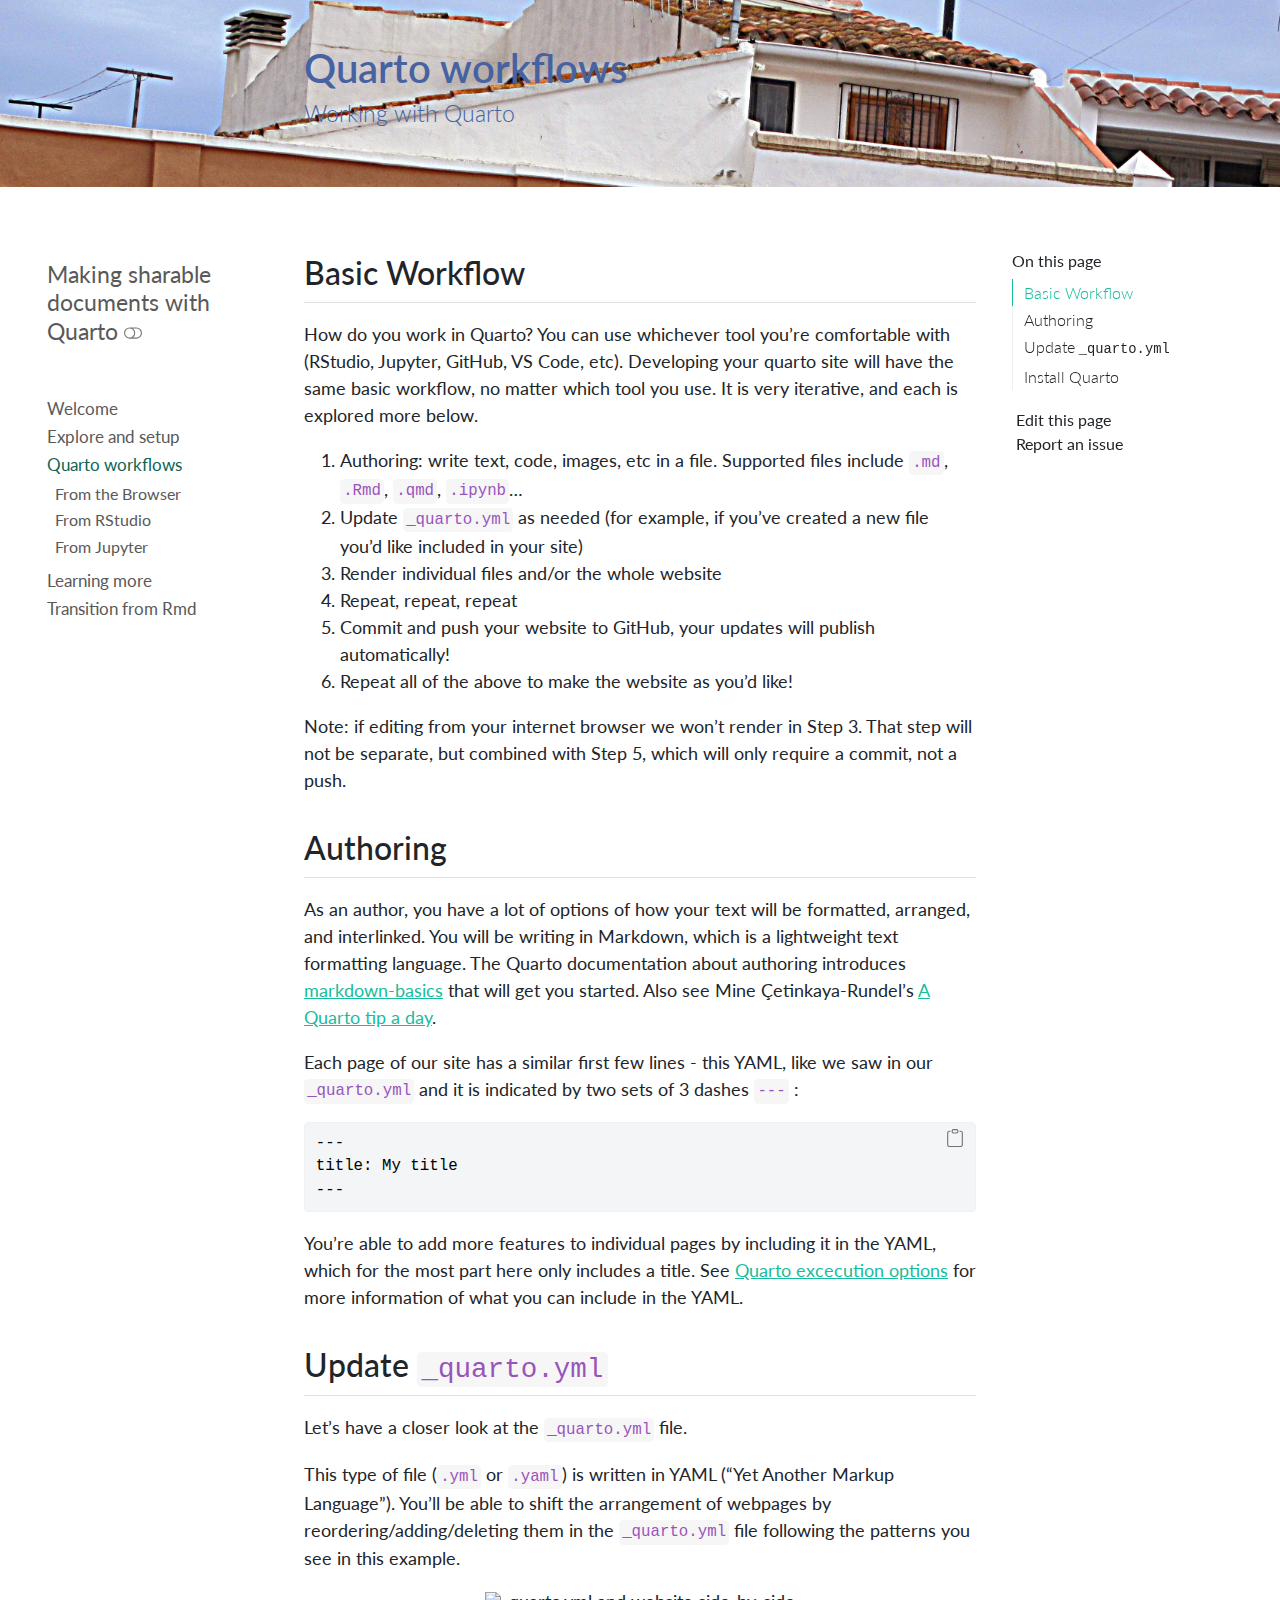
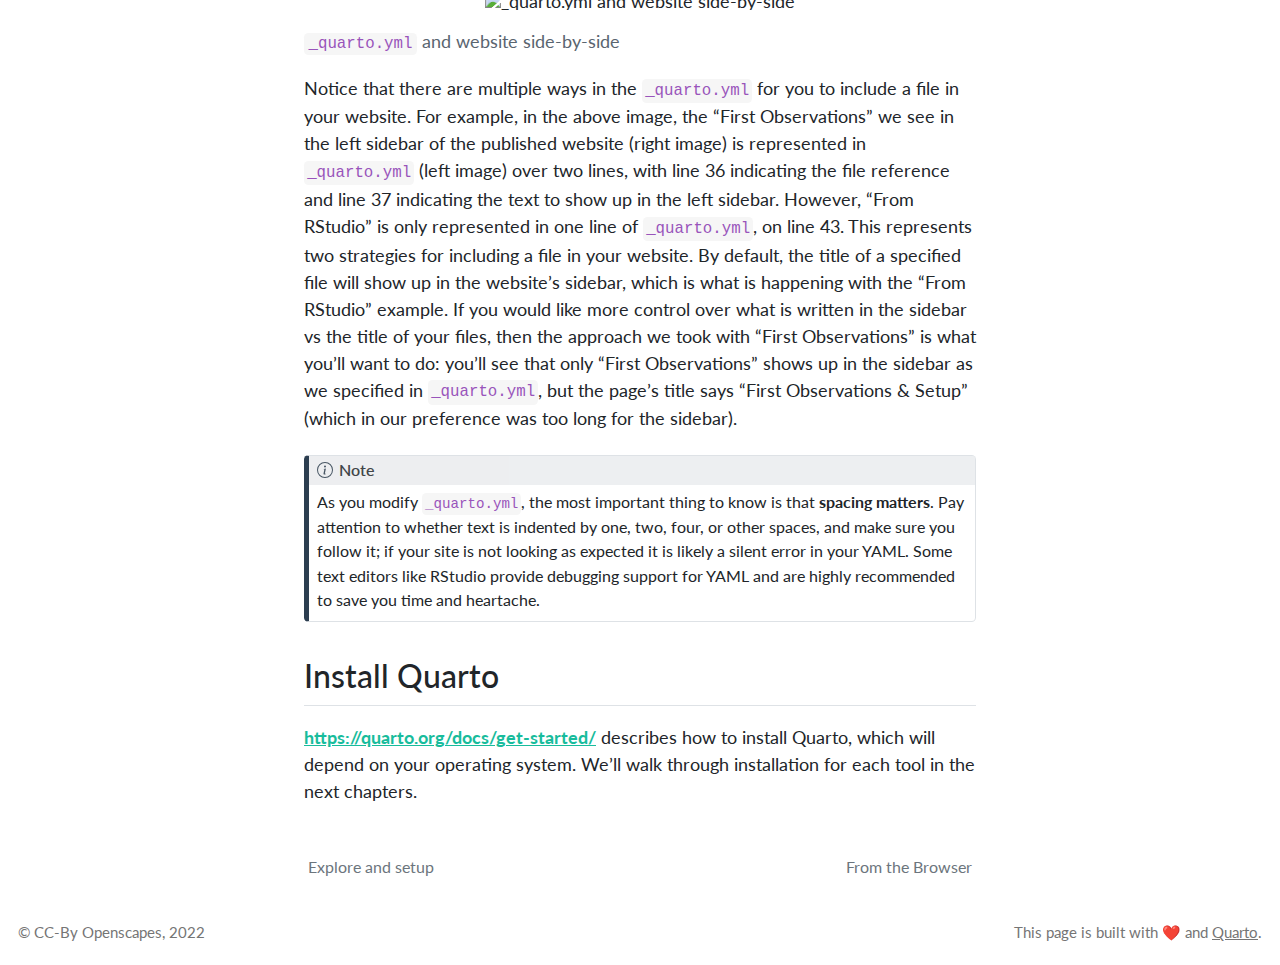
==== quarto-workflows/index.html @ ab27c514 "Built site for gh-pages" ====
<!DOCTYPE html>
<html xmlns="http://www.w3.org/1999/xhtml" lang="en" xml:lang="en"><head>

<meta charset="utf-8">
<meta name="generator" content="quarto-1.1.149">

<meta name="viewport" content="width=device-width, initial-scale=1.0, user-scalable=yes">


<title>Making sharable documents with Quarto - Quarto workflows</title>
<style>
code{white-space: pre-wrap;}
span.smallcaps{font-variant: small-caps;}
div.columns{display: flex; gap: min(4vw, 1.5em);}
div.column{flex: auto; overflow-x: auto;}
div.hanging-indent{margin-left: 1.5em; text-indent: -1.5em;}
ul.task-list{list-style: none;}
ul.task-list li input[type="checkbox"] {
  width: 0.8em;
  margin: 0 0.8em 0.2em -1.6em;
  vertical-align: middle;
}
pre > code.sourceCode { white-space: pre; position: relative; }
pre > code.sourceCode > span { display: inline-block; line-height: 1.25; }
pre > code.sourceCode > span:empty { height: 1.2em; }
.sourceCode { overflow: visible; }
code.sourceCode > span { color: inherit; text-decoration: inherit; }
div.sourceCode { margin: 1em 0; }
pre.sourceCode { margin: 0; }
@media screen {
div.sourceCode { overflow: auto; }
}
@media print {
pre > code.sourceCode { white-space: pre-wrap; }
pre > code.sourceCode > span { text-indent: -5em; padding-left: 5em; }
}
pre.numberSource code
  { counter-reset: source-line 0; }
pre.numberSource code > span
  { position: relative; left: -4em; counter-increment: source-line; }
pre.numberSource code > span > a:first-child::before
  { content: counter(source-line);
    position: relative; left: -1em; text-align: right; vertical-align: baseline;
    border: none; display: inline-block;
    -webkit-touch-callout: none; -webkit-user-select: none;
    -khtml-user-select: none; -moz-user-select: none;
    -ms-user-select: none; user-select: none;
    padding: 0 4px; width: 4em;
    color: #aaaaaa;
  }
pre.numberSource { margin-left: 3em; border-left: 1px solid #aaaaaa;  padding-left: 4px; }
div.sourceCode
  {   }
@media screen {
pre > code.sourceCode > span > a:first-child::before { text-decoration: underline; }
}
code span.al { color: #ff0000; font-weight: bold; } /* Alert */
code span.an { color: #60a0b0; font-weight: bold; font-style: italic; } /* Annotation */
code span.at { color: #7d9029; } /* Attribute */
code span.bn { color: #40a070; } /* BaseN */
code span.bu { color: #008000; } /* BuiltIn */
code span.cf { color: #007020; font-weight: bold; } /* ControlFlow */
code span.ch { color: #4070a0; } /* Char */
code span.cn { color: #880000; } /* Constant */
code span.co { color: #60a0b0; font-style: italic; } /* Comment */
code span.cv { color: #60a0b0; font-weight: bold; font-style: italic; } /* CommentVar */
code span.do { color: #ba2121; font-style: italic; } /* Documentation */
code span.dt { color: #902000; } /* DataType */
code span.dv { color: #40a070; } /* DecVal */
code span.er { color: #ff0000; font-weight: bold; } /* Error */
code span.ex { } /* Extension */
code span.fl { color: #40a070; } /* Float */
code span.fu { color: #06287e; } /* Function */
code span.im { color: #008000; font-weight: bold; } /* Import */
code span.in { color: #60a0b0; font-weight: bold; font-style: italic; } /* Information */
code span.kw { color: #007020; font-weight: bold; } /* Keyword */
code span.op { color: #666666; } /* Operator */
code span.ot { color: #007020; } /* Other */
code span.pp { color: #bc7a00; } /* Preprocessor */
code span.sc { color: #4070a0; } /* SpecialChar */
code span.ss { color: #bb6688; } /* SpecialString */
code span.st { color: #4070a0; } /* String */
code span.va { color: #19177c; } /* Variable */
code span.vs { color: #4070a0; } /* VerbatimString */
code span.wa { color: #60a0b0; font-weight: bold; font-style: italic; } /* Warning */
</style>


<script src="../site_libs/quarto-nav/quarto-nav.js"></script>
<script src="../site_libs/quarto-nav/headroom.min.js"></script>
<script src="../site_libs/clipboard/clipboard.min.js"></script>
<script src="../site_libs/quarto-search/autocomplete.umd.js"></script>
<script src="../site_libs/quarto-search/fuse.min.js"></script>
<script src="../site_libs/quarto-search/quarto-search.js"></script>
<meta name="quarto:offset" content="../">
<link href="../quarto-workflows/browser.html" rel="next">
<link href="../explore.html" rel="prev">
<script src="../site_libs/quarto-html/quarto.js"></script>
<script src="../site_libs/quarto-html/popper.min.js"></script>
<script src="../site_libs/quarto-html/tippy.umd.min.js"></script>
<script src="../site_libs/quarto-html/anchor.min.js"></script>
<link href="../site_libs/quarto-html/tippy.css" rel="stylesheet">
<link href="../site_libs/quarto-html/quarto-syntax-highlighting.css" rel="stylesheet" class="quarto-color-scheme" id="quarto-text-highlighting-styles">
<link href="../site_libs/quarto-html/quarto-syntax-highlighting-dark.css" rel="prefetch" class="quarto-color-scheme quarto-color-alternate" id="quarto-text-highlighting-styles">
<script src="../site_libs/bootstrap/bootstrap.min.js"></script>
<link href="../site_libs/bootstrap/bootstrap-icons.css" rel="stylesheet">
<link href="../site_libs/bootstrap/bootstrap.min.css" rel="stylesheet" class="quarto-color-scheme" id="quarto-bootstrap" data-mode="light">
<link href="../site_libs/bootstrap/bootstrap-dark.min.css" rel="prefetch" class="quarto-color-scheme quarto-color-alternate" id="quarto-bootstrap" data-mode="dark">
<script id="quarto-search-options" type="application/json">{
  "location": "sidebar",
  "copy-button": false,
  "collapse-after": 3,
  "panel-placement": "start",
  "type": "textbox",
  "limit": 20,
  "language": {
    "search-no-results-text": "No results",
    "search-matching-documents-text": "matching documents",
    "search-copy-link-title": "Copy link to search",
    "search-hide-matches-text": "Hide additional matches",
    "search-more-match-text": "more match in this document",
    "search-more-matches-text": "more matches in this document",
    "search-clear-button-title": "Clear",
    "search-detached-cancel-button-title": "Cancel",
    "search-submit-button-title": "Submit"
  }
}</script>
<style>
    .quarto-title-block .quarto-title-banner {
      color: #4762a1;
background-image: url(images/Villanovahouses65.jpg);
background-size: cover;
    }
    </style>


</head>

<body class="nav-sidebar floating">

<div id="quarto-search-results"></div>
  <header id="quarto-header" class="headroom fixed-top">
  <nav class="quarto-secondary-nav" data-bs-toggle="collapse" data-bs-target="#quarto-sidebar" aria-controls="quarto-sidebar" aria-expanded="false" aria-label="Toggle sidebar navigation" onclick="if (window.quartoToggleHeadroom) { window.quartoToggleHeadroom(); }">
    <div class="container-fluid d-flex justify-content-between">
      <h1 class="quarto-secondary-nav-title">Quarto workflows</h1>
      <button type="button" class="quarto-btn-toggle btn" aria-label="Show secondary navigation">
        <i class="bi bi-chevron-right"></i>
      </button>
    </div>
  </nav>
</header>
<!-- content -->
<header id="title-block-header" class="quarto-title-block default page-columns page-full">
  <div class="quarto-title-banner page-columns page-full">
    <div class="quarto-title column-body">
      <h1 class="title d-none d-lg-block">Quarto workflows</h1>
            <p class="subtitle lead">Working with Quarto</p>
                      </div>
  </div>
    
  
  <div class="quarto-title-meta">

      
      
    </div>
    
  
  </header><div id="quarto-content" class="quarto-container page-columns page-rows-contents page-layout-article">
<!-- sidebar -->
  <nav id="quarto-sidebar" class="sidebar collapse sidebar-navigation floating overflow-auto">
    <div class="pt-lg-2 mt-2 text-left sidebar-header">
    <div class="sidebar-title mb-0 py-0">
      <a href="../">Making sharable documents with Quarto</a> 
        <div class="sidebar-tools-main">
  <a href="" class="quarto-color-scheme-toggle sidebar-tool" onclick="window.quartoToggleColorScheme(); return false;" title="Toggle dark mode"><i class="bi"></i></a>
</div>
    </div>
      </div>
      <div class="mt-2 flex-shrink-0 align-items-center">
        <div class="sidebar-search">
        <div id="quarto-search" class="" title="Search"></div>
        </div>
      </div>
    <div class="sidebar-menu-container"> 
    <ul class="list-unstyled mt-1">
        <li class="sidebar-item">
  <div class="sidebar-item-container"> 
  <a href="../index.html" class="sidebar-item-text sidebar-link">Welcome</a>
  </div>
</li>
        <li class="sidebar-item">
  <div class="sidebar-item-container"> 
  <a href="../explore.html" class="sidebar-item-text sidebar-link">Explore and setup</a>
  </div>
</li>
        <li class="sidebar-item sidebar-item-section">
      <div class="sidebar-item-container"> 
            <a href="../quarto-workflows/index.html" class="sidebar-item-text sidebar-link active">Quarto workflows</a>
          <a class="sidebar-item-toggle text-start" data-bs-toggle="collapse" data-bs-target="#quarto-sidebar-section-1" aria-expanded="true">
            <i class="bi bi-chevron-right ms-2"></i>
          </a> 
      </div>
      <ul id="quarto-sidebar-section-1" class="collapse list-unstyled sidebar-section depth1 show">  
          <li class="sidebar-item">
  <div class="sidebar-item-container"> 
  <a href="../quarto-workflows/browser.html" class="sidebar-item-text sidebar-link">From the Browser</a>
  </div>
</li>
          <li class="sidebar-item">
  <div class="sidebar-item-container"> 
  <a href="../quarto-workflows/rstudio.html" class="sidebar-item-text sidebar-link">From RStudio</a>
  </div>
</li>
          <li class="sidebar-item">
  <div class="sidebar-item-container"> 
  <a href="../quarto-workflows/jupyter.html" class="sidebar-item-text sidebar-link">From Jupyter</a>
  </div>
</li>
      </ul>
  </li>
        <li class="sidebar-item">
  <div class="sidebar-item-container"> 
  <a href="../learning-more.html" class="sidebar-item-text sidebar-link">Learning more</a>
  </div>
</li>
        <li class="sidebar-item">
  <div class="sidebar-item-container"> 
  <a href="../transition-from-rmarkdown.html" class="sidebar-item-text sidebar-link">Transition from Rmd</a>
  </div>
</li>
    </ul>
    </div>
</nav>
<!-- margin-sidebar -->
    <div id="quarto-margin-sidebar" class="sidebar margin-sidebar">
        <nav id="TOC" role="doc-toc" class="toc-active">
    <h2 id="toc-title">On this page</h2>
   
  <ul>
  <li><a href="#basic-workflow" id="toc-basic-workflow" class="nav-link active" data-scroll-target="#basic-workflow">Basic Workflow</a></li>
  <li><a href="#authoring" id="toc-authoring" class="nav-link" data-scroll-target="#authoring">Authoring</a></li>
  <li><a href="#update-_quarto.yml" id="toc-update-_quarto.yml" class="nav-link" data-scroll-target="#update-_quarto.yml">Update <code>_quarto.yml</code></a></li>
  <li><a href="#install-quarto" id="toc-install-quarto" class="nav-link" data-scroll-target="#install-quarto">Install Quarto</a></li>
  </ul>
<div class="toc-actions"><div><i class="bi bi-github"></i></div><div class="action-links"><p><a href="https://github.com/chatard/quarto-website-tutorial/edit/main/quarto-workflows/index.qmd" class="toc-action">Edit this page</a></p><p><a href="https://github.com/chatard/quarto-website-tutorial/issues/new" class="toc-action">Report an issue</a></p></div></div></nav>
    </div>
<!-- main -->
<main class="content quarto-banner-title-block" id="quarto-document-content">




<!---
## Why am I here?

## Stuff from Alison Hill chat

### what do code chunks look like,

### Can you open slide decks within here


## What's Freeze?

JJ: You can put it in the project root or at a a file level, OR at a directory level (if there is a _metadata.yml file in a directory then documents within it will merge that metadata -- this applies to docs in subdirectories as well). So if you have mostly frozen stuff you can set it at the project level then disable on a per-file or per-directory basis. If frozen stuff is more the exception then you can use directory or file level enablement
--->
<section id="basic-workflow" class="level2">
<h2 class="anchored" data-anchor-id="basic-workflow">Basic Workflow</h2>
<p>How do you work in Quarto? You can use whichever tool you’re comfortable with (RStudio, Jupyter, GitHub, VS Code, etc). Developing your quarto site will have the same basic workflow, no matter which tool you use. It is very iterative, and each is explored more below.</p>
<ol type="1">
<li>Authoring: write text, code, images, etc in a file. Supported files include <code>.md</code>, <code>.Rmd</code>, <code>.qmd</code>, <code>.ipynb</code>…</li>
<li>Update <code>_quarto.yml</code> as needed (for example, if you’ve created a new file you’d like included in your site)</li>
<li>Render individual files and/or the whole website</li>
<li>Repeat, repeat, repeat</li>
<li>Commit and push your website to GitHub, your updates will publish automatically!</li>
<li>Repeat all of the above to make the website as you’d like!</li>
</ol>
<p>Note: if editing from your internet browser we won’t render in Step 3. That step will not be separate, but combined with Step 5, which will only require a commit, not a push.</p>
</section>
<section id="authoring" class="level2">
<h2 class="anchored" data-anchor-id="authoring">Authoring</h2>
<p>As an author, you have a lot of options of how your text will be formatted, arranged, and interlinked. You will be writing in Markdown, which is a lightweight text formatting language. The Quarto documentation about authoring introduces <a href="https://quarto.org/docs/authoring/markdown-basics.html">markdown-basics</a> that will get you started. Also see Mine Çetinkaya-Rundel’s <a href="https://mine-cetinkaya-rundel.github.io/quarto-tip-a-day/">A Quarto tip a day</a>.</p>
<p>Each page of our site has a similar first few lines - this YAML, like we saw in our <code>_quarto.yml</code> and it is indicated by two sets of 3 dashes <code>---</code> :</p>
<div class="sourceCode" id="cb1"><pre class="sourceCode bash code-with-copy"><code class="sourceCode bash"><span id="cb1-1"><a href="#cb1-1" aria-hidden="true" tabindex="-1"></a><span class="ex">---</span></span>
<span id="cb1-2"><a href="#cb1-2" aria-hidden="true" tabindex="-1"></a><span class="ex">title:</span> My title</span>
<span id="cb1-3"><a href="#cb1-3" aria-hidden="true" tabindex="-1"></a><span class="ex">---</span></span></code><button title="Copy to Clipboard" class="code-copy-button"><i class="bi"></i></button></pre></div>
<p>You’re able to add more features to individual pages by including it in the YAML, which for the most part here only includes a title. See <a href="https://quarto.org/docs/computations/execution-options.html">Quarto excecution options</a> for more information of what you can include in the YAML.</p>
</section>
<section id="update-_quarto.yml" class="level2">
<h2 class="anchored" data-anchor-id="update-_quarto.yml">Update <code>_quarto.yml</code></h2>
<p>Let’s have a closer look at the <code>_quarto.yml</code> file.</p>
<p>This type of file (<code>.yml</code> or <code>.yaml</code>) is written in YAML (“Yet Another Markup Language”). You’ll be able to shift the arrangement of webpages by reordering/adding/deleting them in the <code>_quarto.yml</code> file following the patterns you see in this example.</p>
<div class="quarto-figure quarto-figure-center">
<figure class="figure">
<p><img src="images/quarto-yml-site-side-by-side3.png" class="img-fluid figure-img" style="width:95.0%" alt="_quarto.yml and website side-by-side"></p>
<p></p><figcaption class="figure-caption"><code>_quarto.yml</code> and website side-by-side</figcaption><p></p>
</figure>
</div>
<p>Notice that there are multiple ways in the <code>_quarto.yml</code> for you to include a file in your website. For example, in the above image, the “First Observations” we see in the left sidebar of the published website (right image) is represented in <code>_quarto.yml</code> (left image) over two lines, with line 36 indicating the file reference and line 37 indicating the text to show up in the left sidebar. However, “From RStudio” is only represented in one line of <code>_quarto.yml</code>, on line 43. This represents two strategies for including a file in your website. By default, the title of a specified file will show up in the website’s sidebar, which is what is happening with the “From RStudio” example. If you would like more control over what is written in the sidebar vs the title of your files, then the approach we took with “First Observations” is what you’ll want to do: you’ll see that only “First Observations” shows up in the sidebar as we specified in <code>_quarto.yml</code>, but the page’s title says “First Observations &amp; Setup” (which in our preference was too long for the sidebar).</p>
<div class="callout-note callout callout-style-default callout-captioned">
<div class="callout-header d-flex align-content-center">
<div class="callout-icon-container">
<i class="callout-icon"></i>
</div>
<div class="callout-caption-container flex-fill">
Note
</div>
</div>
<div class="callout-body-container callout-body">
<p>As you modify <code>_quarto.yml</code>, the most important thing to know is that <strong>spacing matters</strong>. Pay attention to whether text is indented by one, two, four, or other spaces, and make sure you follow it; if your site is not looking as expected it is likely a silent error in your YAML. Some text editors like RStudio provide debugging support for YAML and are highly recommended to save you time and heartache.</p>
</div>
</div>
</section>
<section id="install-quarto" class="level2">
<h2 class="anchored" data-anchor-id="install-quarto">Install Quarto</h2>
<p><strong><a href="https://quarto.org/docs/get-started/" class="uri">https://quarto.org/docs/get-started/</a></strong> describes how to install Quarto, which will depend on your operating system. We’ll walk through installation for each tool in the next chapters.</p>


</section>

</main> <!-- /main -->
<script id="quarto-html-after-body" type="application/javascript">
window.document.addEventListener("DOMContentLoaded", function (event) {
  const toggleBodyColorMode = (bsSheetEl) => {
    const mode = bsSheetEl.getAttribute("data-mode");
    const bodyEl = window.document.querySelector("body");
    if (mode === "dark") {
      bodyEl.classList.add("quarto-dark");
      bodyEl.classList.remove("quarto-light");
    } else {
      bodyEl.classList.add("quarto-light");
      bodyEl.classList.remove("quarto-dark");
    }
  }
  const toggleBodyColorPrimary = () => {
    const bsSheetEl = window.document.querySelector("link#quarto-bootstrap");
    if (bsSheetEl) {
      toggleBodyColorMode(bsSheetEl);
    }
  }
  toggleBodyColorPrimary();  
  const disableStylesheet = (stylesheets) => {
    for (let i=0; i < stylesheets.length; i++) {
      const stylesheet = stylesheets[i];
      stylesheet.rel = 'prefetch';
    }
  }
  const enableStylesheet = (stylesheets) => {
    for (let i=0; i < stylesheets.length; i++) {
      const stylesheet = stylesheets[i];
      stylesheet.rel = 'stylesheet';
    }
  }
  const manageTransitions = (selector, allowTransitions) => {
    const els = window.document.querySelectorAll(selector);
    for (let i=0; i < els.length; i++) {
      const el = els[i];
      if (allowTransitions) {
        el.classList.remove('notransition');
      } else {
        el.classList.add('notransition');
      }
    }
  }
  const toggleColorMode = (alternate) => {
    // Switch the stylesheets
    const alternateStylesheets = window.document.querySelectorAll('link.quarto-color-scheme.quarto-color-alternate');
    manageTransitions('#quarto-margin-sidebar .nav-link', false);
    if (alternate) {
      enableStylesheet(alternateStylesheets);
      for (const sheetNode of alternateStylesheets) {
        if (sheetNode.id === "quarto-bootstrap") {
          toggleBodyColorMode(sheetNode);
        }
      }
    } else {
      disableStylesheet(alternateStylesheets);
      toggleBodyColorPrimary();
    }
    manageTransitions('#quarto-margin-sidebar .nav-link', true);
    // Switch the toggles
    const toggles = window.document.querySelectorAll('.quarto-color-scheme-toggle');
    for (let i=0; i < toggles.length; i++) {
      const toggle = toggles[i];
      if (toggle) {
        if (alternate) {
          toggle.classList.add("alternate");     
        } else {
          toggle.classList.remove("alternate");
        }
      }
    }
    // Hack to workaround the fact that safari doesn't
    // properly recolor the scrollbar when toggling (#1455)
    if (navigator.userAgent.indexOf('Safari') > 0 && navigator.userAgent.indexOf('Chrome') == -1) {
      manageTransitions("body", false);
      window.scrollTo(0, 1);
      setTimeout(() => {
        window.scrollTo(0, 0);
        manageTransitions("body", true);
      }, 40);  
    }
  }
  const isFileUrl = () => { 
    return window.location.protocol === 'file:';
  }
  const hasAlternateSentinel = () => {  
    let styleSentinel = getColorSchemeSentinel();
    if (styleSentinel !== null) {
      return styleSentinel === "alternate";
    } else {
      return false;
    }
  }
  const setStyleSentinel = (alternate) => {
    const value = alternate ? "alternate" : "default";
    if (!isFileUrl()) {
      window.localStorage.setItem("quarto-color-scheme", value);
    } else {
      localAlternateSentinel = value;
    }
  }
  const getColorSchemeSentinel = () => {
    if (!isFileUrl()) {
      const storageValue = window.localStorage.getItem("quarto-color-scheme");
      return storageValue != null ? storageValue : localAlternateSentinel;
    } else {
      return localAlternateSentinel;
    }
  }
  let localAlternateSentinel = 'default';
  // Dark / light mode switch
  window.quartoToggleColorScheme = () => {
    // Read the current dark / light value 
    let toAlternate = !hasAlternateSentinel();
    toggleColorMode(toAlternate);
    setStyleSentinel(toAlternate);
  };
  // Ensure there is a toggle, if there isn't float one in the top right
  if (window.document.querySelector('.quarto-color-scheme-toggle') === null) {
    const a = window.document.createElement('a');
    a.classList.add('top-right');
    a.classList.add('quarto-color-scheme-toggle');
    a.href = "";
    a.onclick = function() { try { window.quartoToggleColorScheme(); } catch {} return false; };
    const i = window.document.createElement("i");
    i.classList.add('bi');
    a.appendChild(i);
    window.document.body.appendChild(a);
  }
  // Switch to dark mode if need be
  if (hasAlternateSentinel()) {
    toggleColorMode(true);
  } 
  const icon = "";
  const anchorJS = new window.AnchorJS();
  anchorJS.options = {
    placement: 'right',
    icon: icon
  };
  anchorJS.add('.anchored');
  const clipboard = new window.ClipboardJS('.code-copy-button', {
    target: function(trigger) {
      return trigger.previousElementSibling;
    }
  });
  clipboard.on('success', function(e) {
    // button target
    const button = e.trigger;
    // don't keep focus
    button.blur();
    // flash "checked"
    button.classList.add('code-copy-button-checked');
    var currentTitle = button.getAttribute("title");
    button.setAttribute("title", "Copied!");
    setTimeout(function() {
      button.setAttribute("title", currentTitle);
      button.classList.remove('code-copy-button-checked');
    }, 1000);
    // clear code selection
    e.clearSelection();
  });
  function tippyHover(el, contentFn) {
    const config = {
      allowHTML: true,
      content: contentFn,
      maxWidth: 500,
      delay: 100,
      arrow: false,
      appendTo: function(el) {
          return el.parentElement;
      },
      interactive: true,
      interactiveBorder: 10,
      theme: 'quarto',
      placement: 'bottom-start'
    };
    window.tippy(el, config); 
  }
  const noterefs = window.document.querySelectorAll('a[role="doc-noteref"]');
  for (var i=0; i<noterefs.length; i++) {
    const ref = noterefs[i];
    tippyHover(ref, function() {
      // use id or data attribute instead here
      let href = ref.getAttribute('data-footnote-href') || ref.getAttribute('href');
      try { href = new URL(href).hash; } catch {}
      const id = href.replace(/^#\/?/, "");
      const note = window.document.getElementById(id);
      return note.innerHTML;
    });
  }
  var bibliorefs = window.document.querySelectorAll('a[role="doc-biblioref"]');
  for (var i=0; i<bibliorefs.length; i++) {
    const ref = bibliorefs[i];
    const cites = ref.parentNode.getAttribute('data-cites').split(' ');
    tippyHover(ref, function() {
      var popup = window.document.createElement('div');
      cites.forEach(function(cite) {
        var citeDiv = window.document.createElement('div');
        citeDiv.classList.add('hanging-indent');
        citeDiv.classList.add('csl-entry');
        var biblioDiv = window.document.getElementById('ref-' + cite);
        if (biblioDiv) {
          citeDiv.innerHTML = biblioDiv.innerHTML;
        }
        popup.appendChild(citeDiv);
      });
      return popup.innerHTML;
    });
  }
});
</script>
<nav class="page-navigation">
  <div class="nav-page nav-page-previous">
      <a href="../explore.html" class="pagination-link">
        <i class="bi bi-arrow-left-short"></i> <span class="nav-page-text">Explore and setup</span>
      </a>          
  </div>
  <div class="nav-page nav-page-next">
      <a href="../quarto-workflows/browser.html" class="pagination-link">
        <span class="nav-page-text">From the Browser</span> <i class="bi bi-arrow-right-short"></i>
      </a>
  </div>
</nav>
</div> <!-- /content -->
<footer class="footer">
  <div class="nav-footer">
    <div class="nav-footer-left">© CC-By Openscapes, 2022</div>   
    <div class="nav-footer-right">This page is built with ❤️ and <a href="https://quarto.org/">Quarto</a>.</div>
  </div>
</footer>



</body></html>
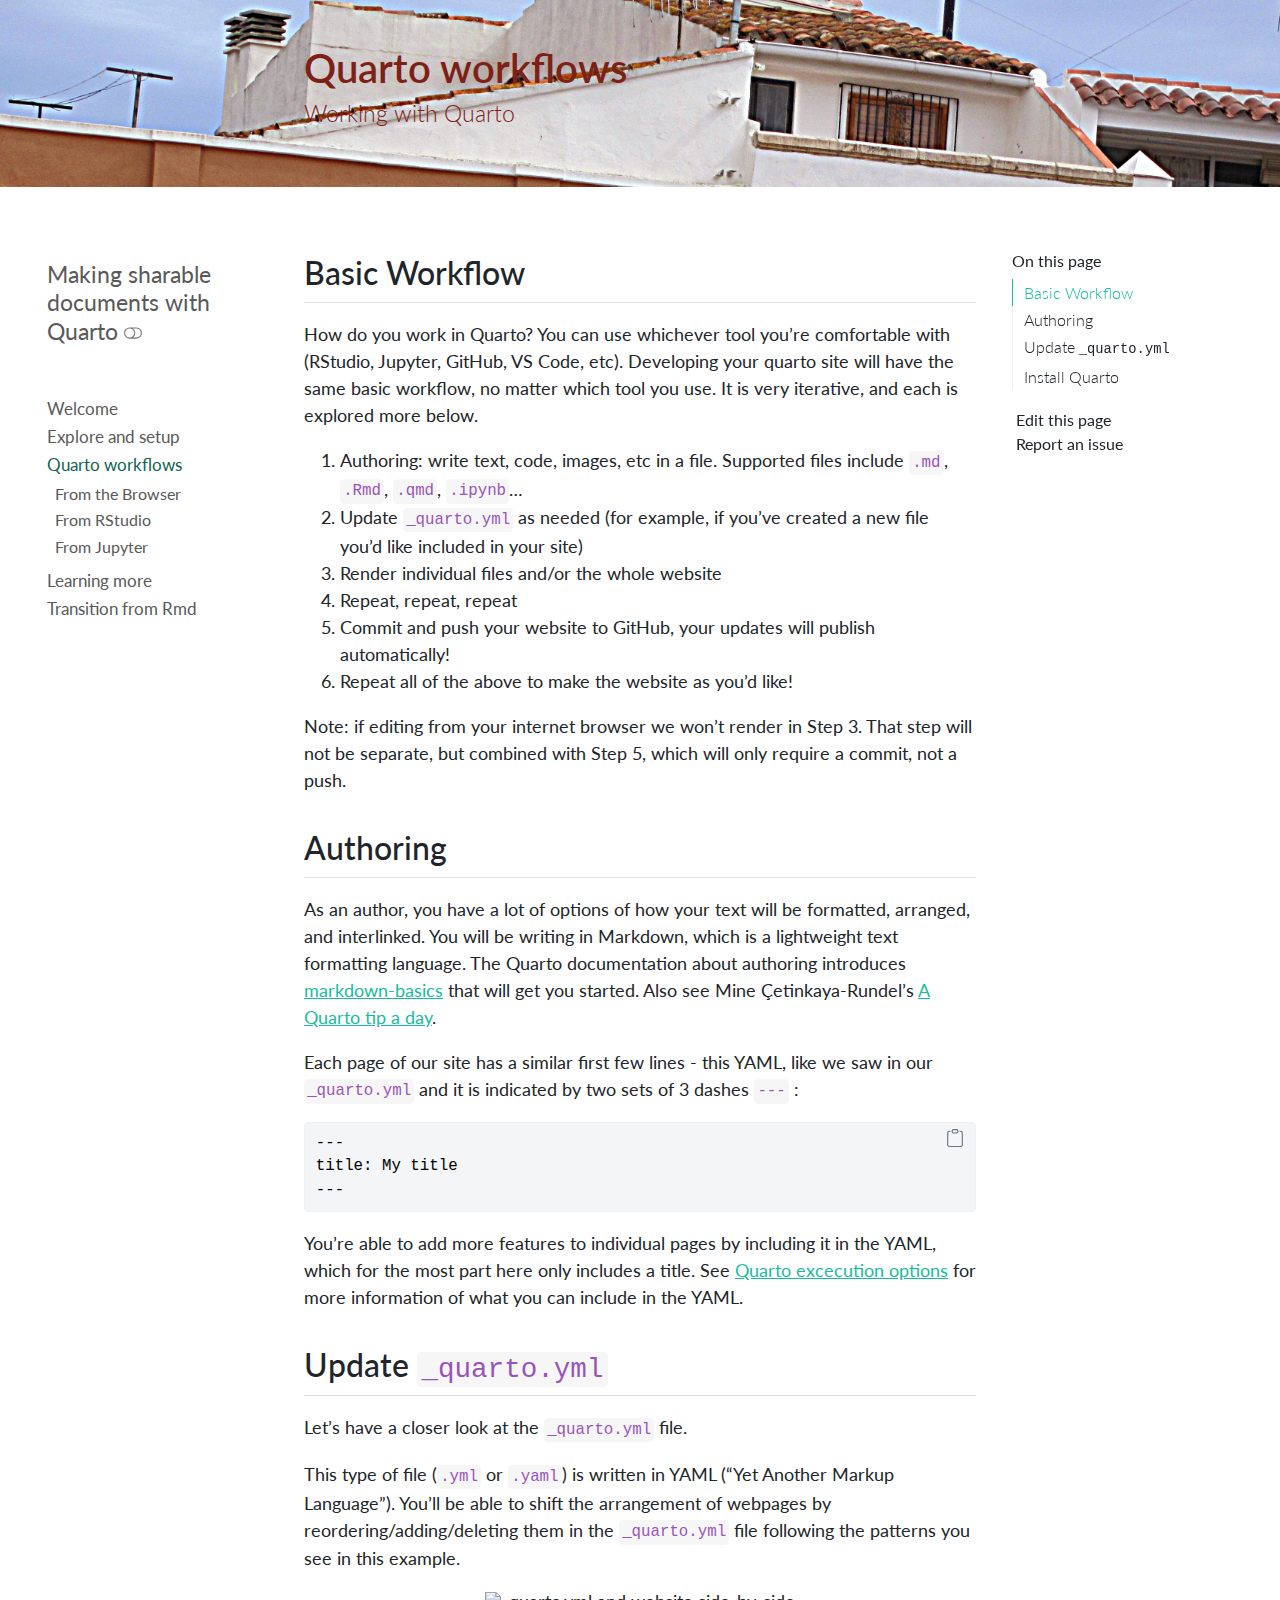
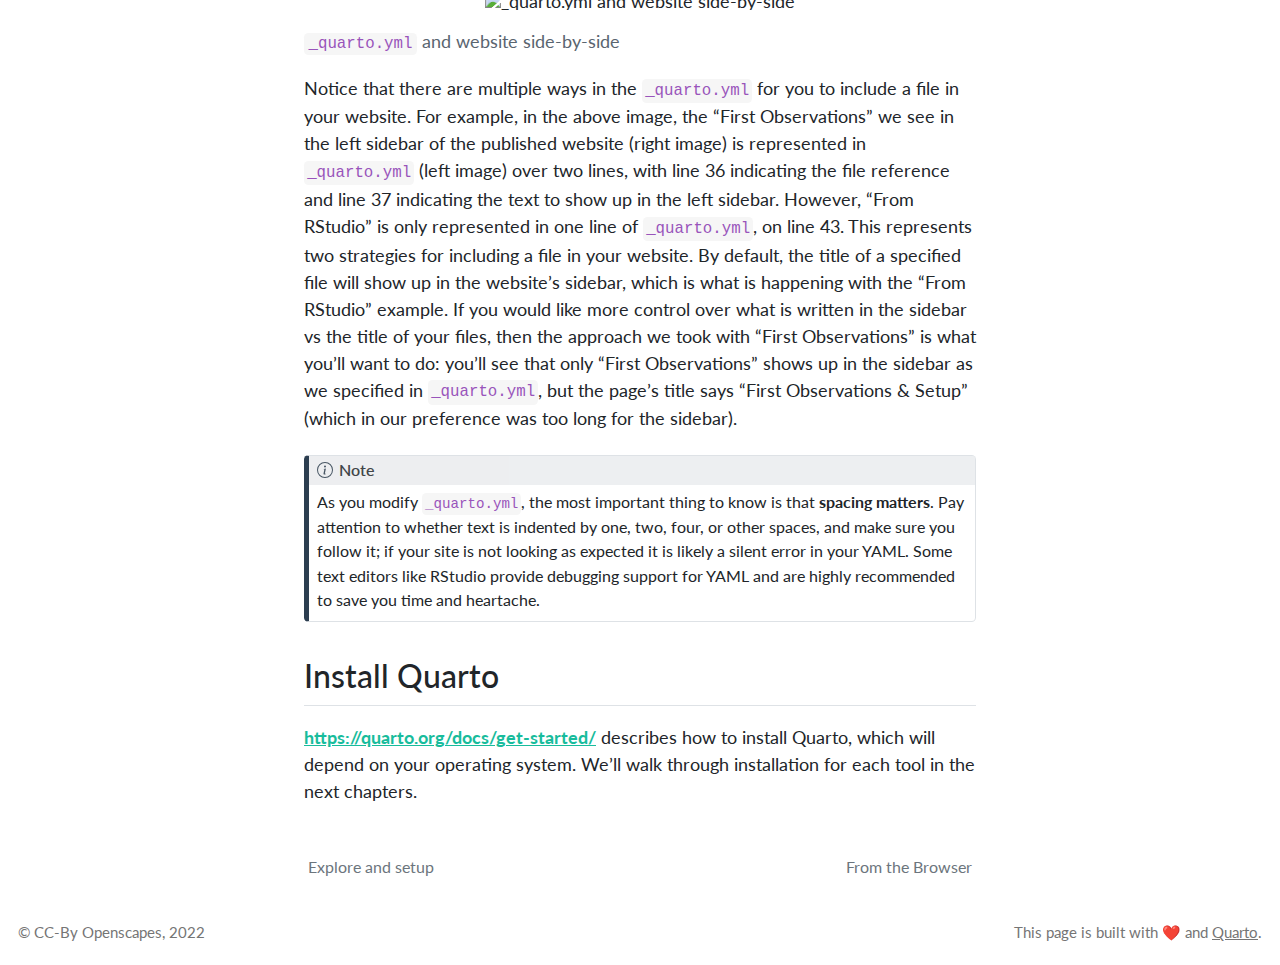
==== commit 77a6aaba: "Built site for gh-pages" ====
--- a/quarto-workflows/index.html
+++ b/quarto-workflows/index.html
@@ -127,7 +127,7 @@
 }</script>
 <style>
     .quarto-title-block .quarto-title-banner {
-      color: #4762a1;
+      color: #7d2116;
 background-image: url(images/Villanovahouses65.jpg);
 background-size: cover;
     }
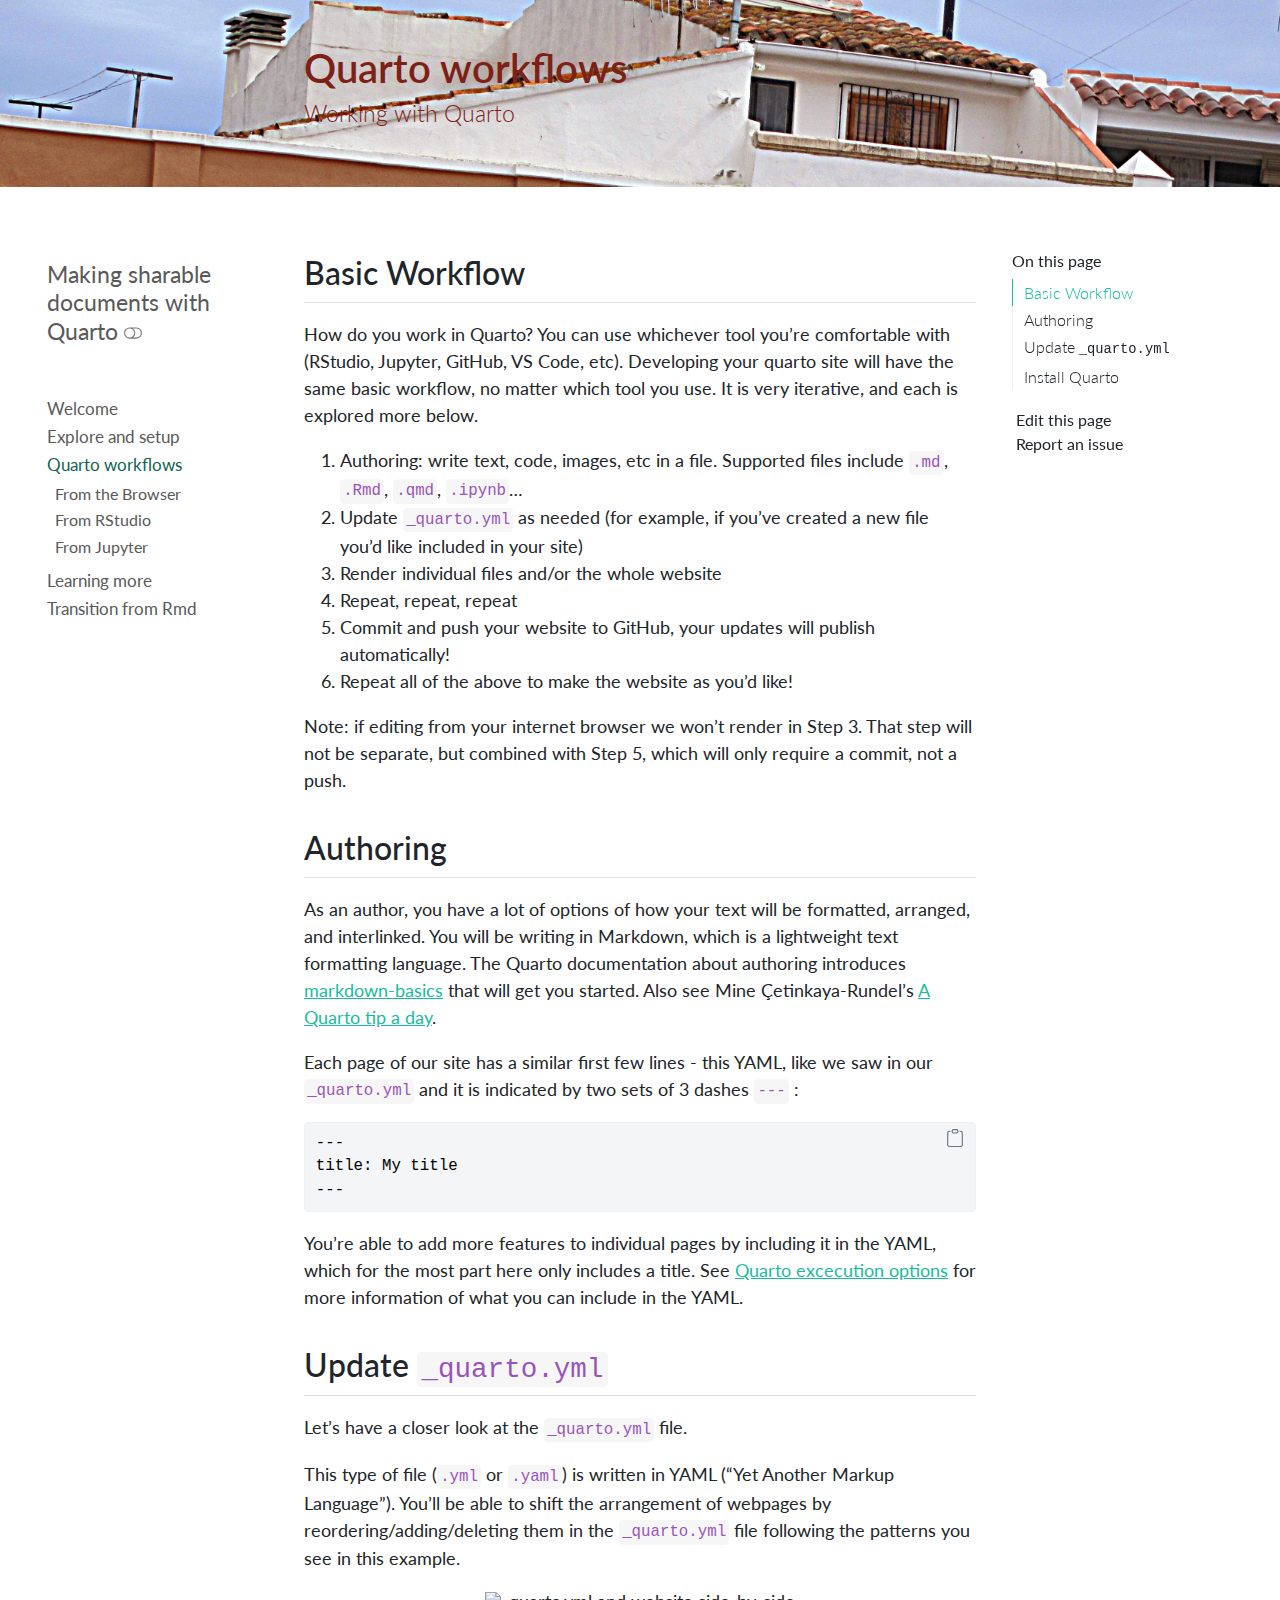
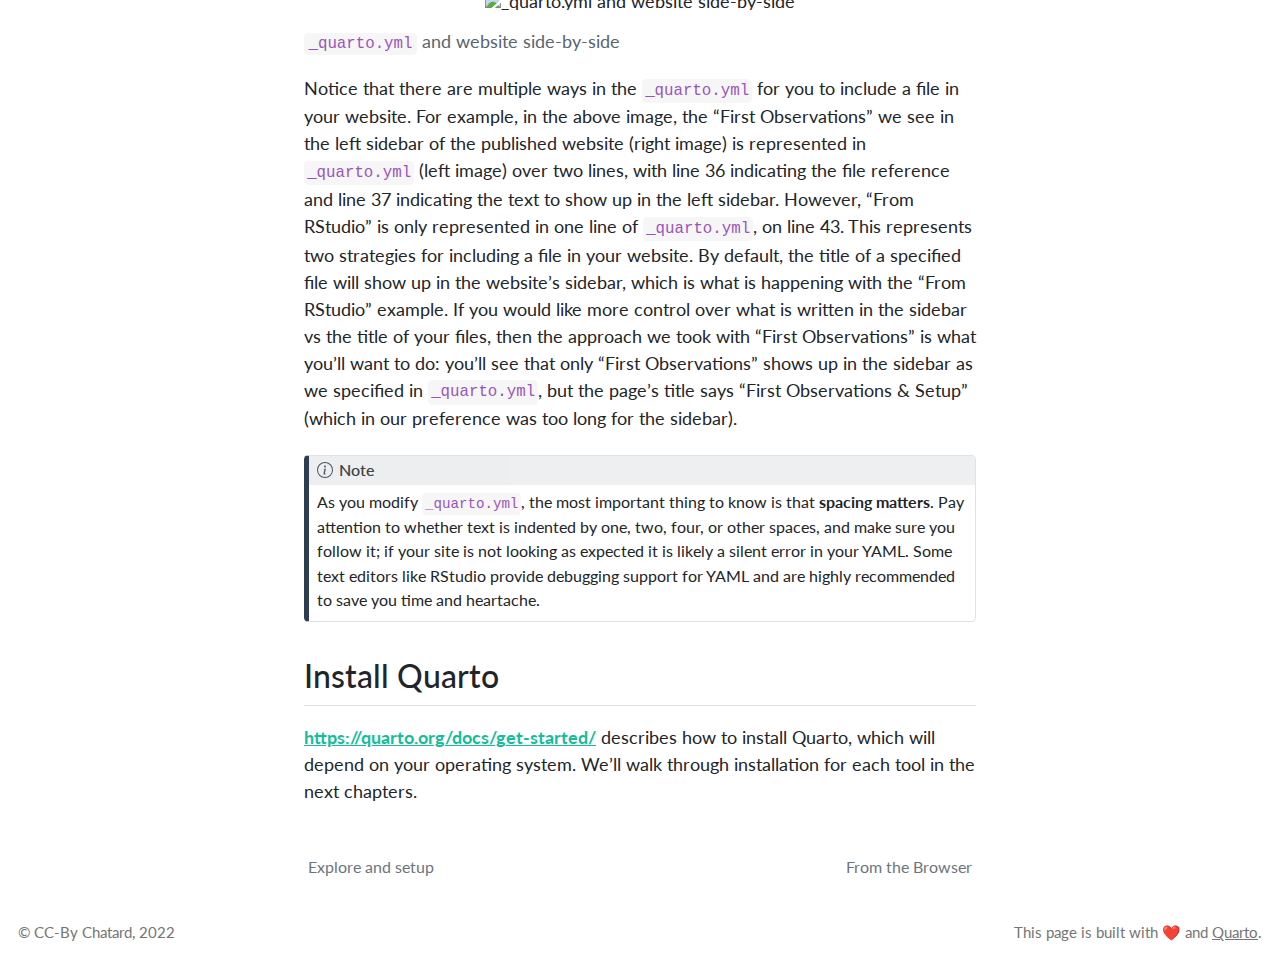
==== commit dd1a4e0d: "Built site for gh-pages" ====
--- a/quarto-workflows/index.html
+++ b/quarto-workflows/index.html
@@ -2,7 +2,7 @@
 <html xmlns="http://www.w3.org/1999/xhtml" lang="en" xml:lang="en"><head>
 
 <meta charset="utf-8">
-<meta name="generator" content="quarto-1.1.149">
+<meta name="generator" content="quarto-1.1.165">
 
 <meta name="viewport" content="width=device-width, initial-scale=1.0, user-scalable=yes">
 
@@ -546,7 +546,7 @@
 </div> <!-- /content -->
 <footer class="footer">
   <div class="nav-footer">
-    <div class="nav-footer-left">© CC-By Openscapes, 2022</div>   
+    <div class="nav-footer-left">© CC-By Chatard, 2022</div>   
     <div class="nav-footer-right">This page is built with ❤️ and <a href="https://quarto.org/">Quarto</a>.</div>
   </div>
 </footer>
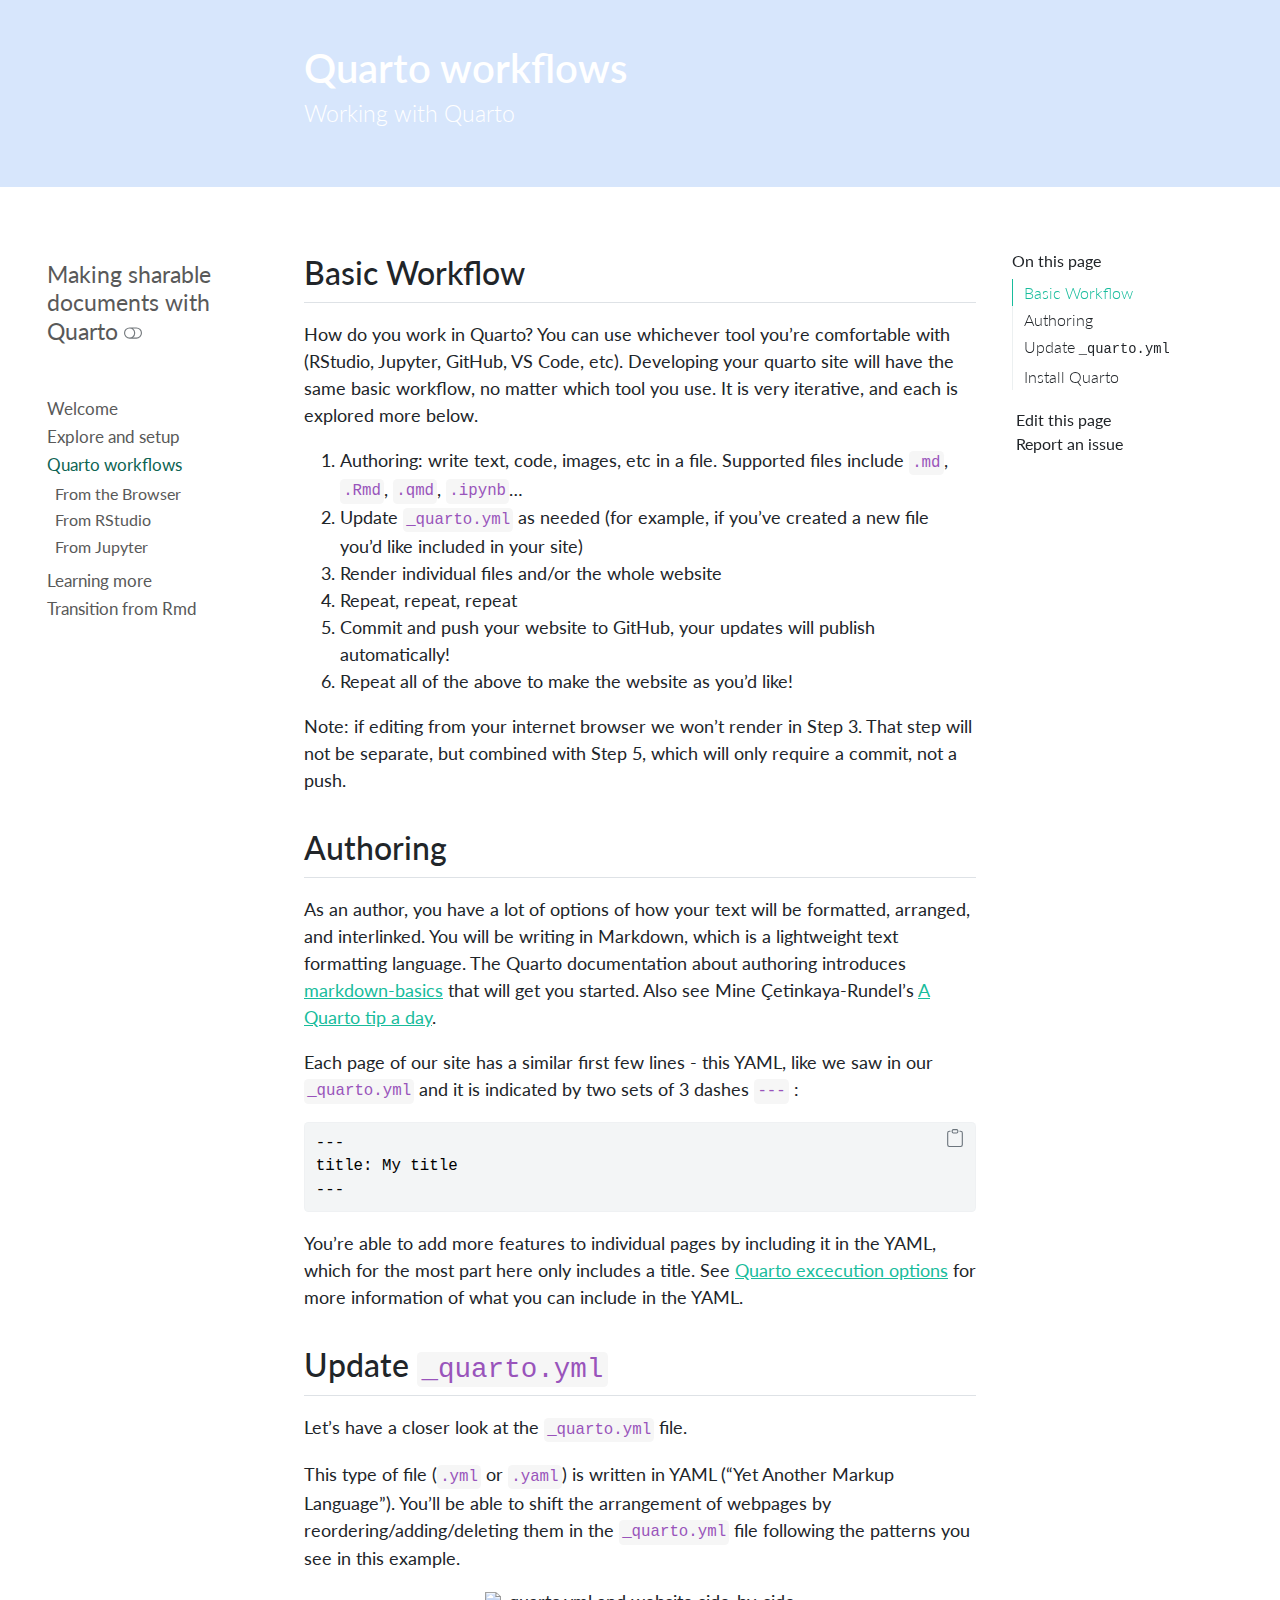
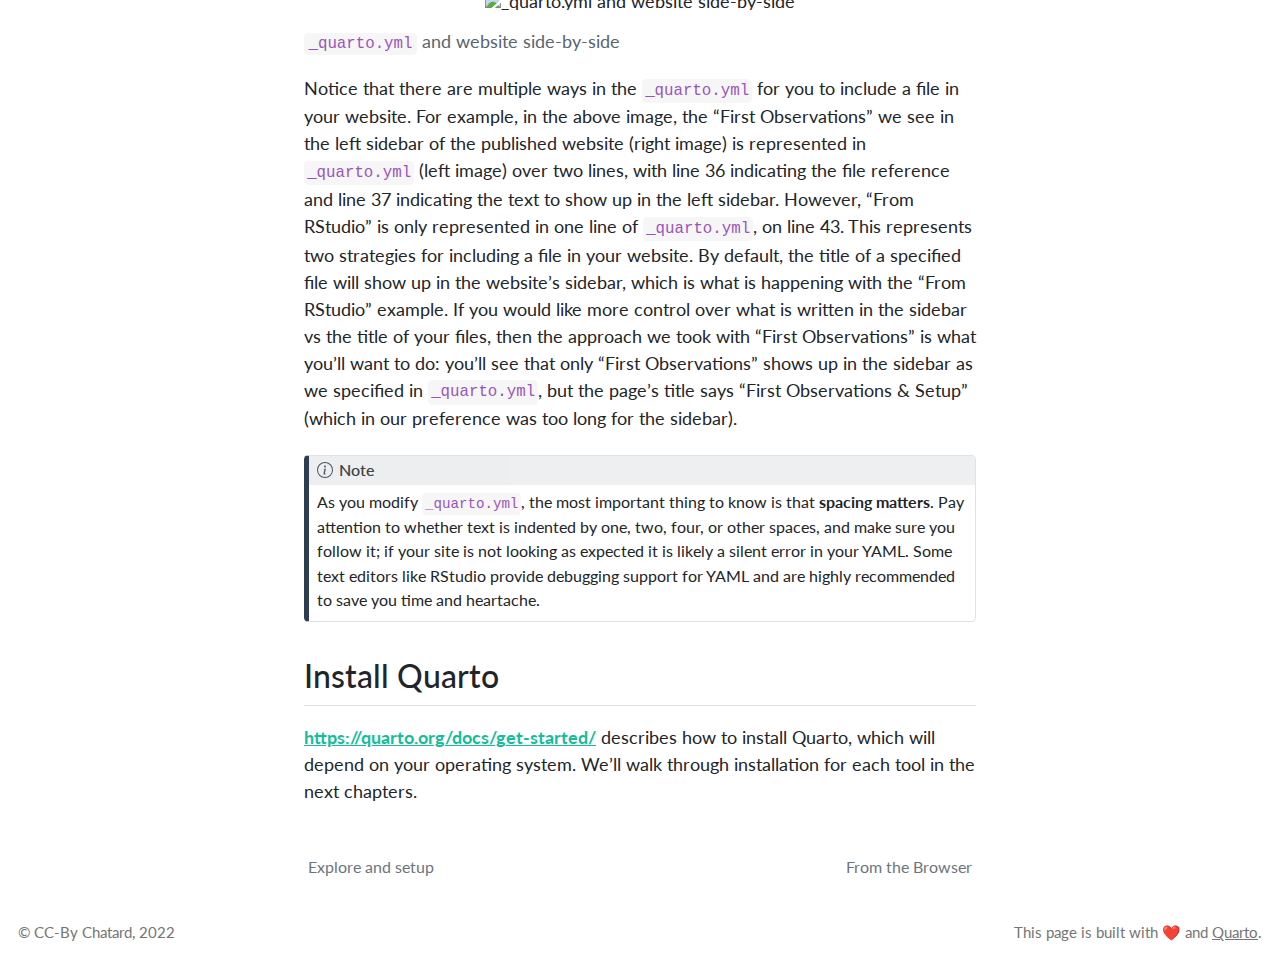
==== commit d75d5dc5: "Built site for gh-pages" ====
--- a/quarto-workflows/index.html
+++ b/quarto-workflows/index.html
@@ -127,9 +127,8 @@
 }</script>
 <style>
     .quarto-title-block .quarto-title-banner {
-      color: #7d2116;
-background-image: url(images/Villanovahouses65.jpg);
-background-size: cover;
+      color: #ffffff;
+background: #d7e6fc;
     }
     </style>
 
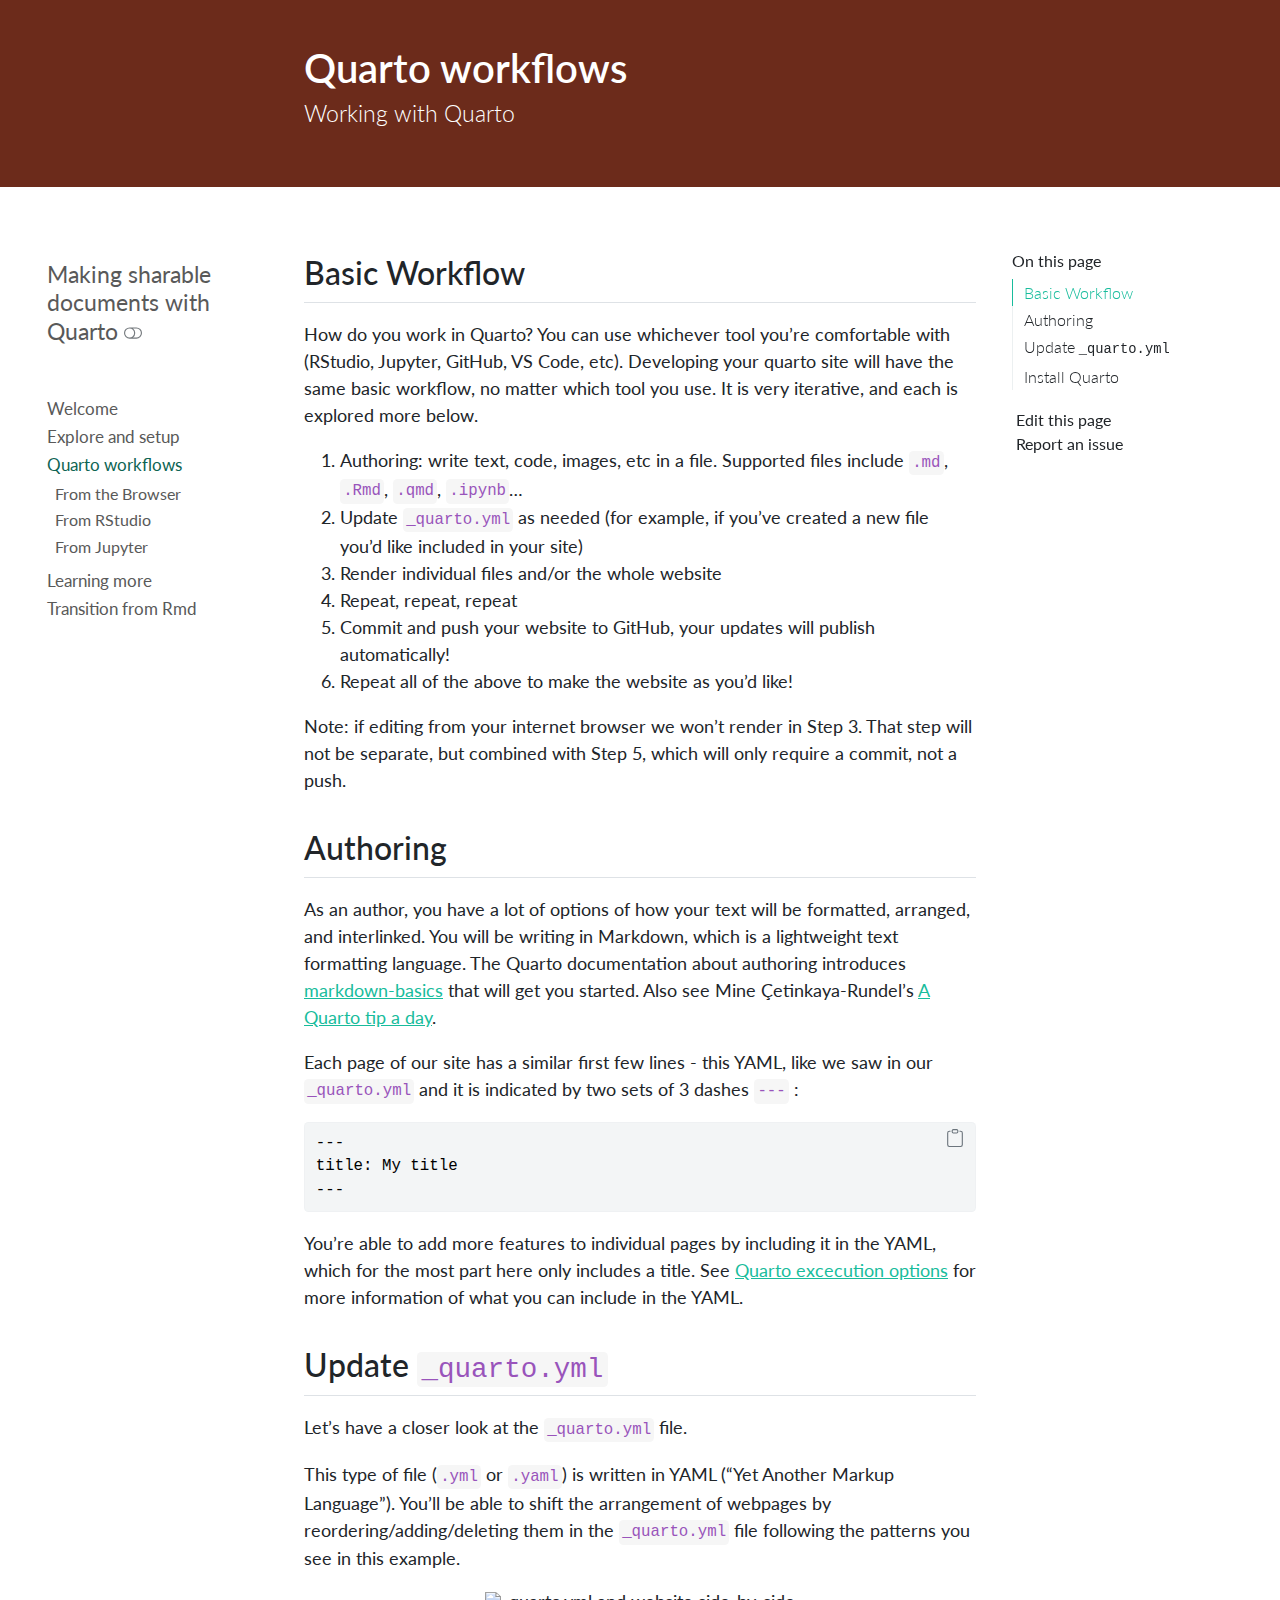
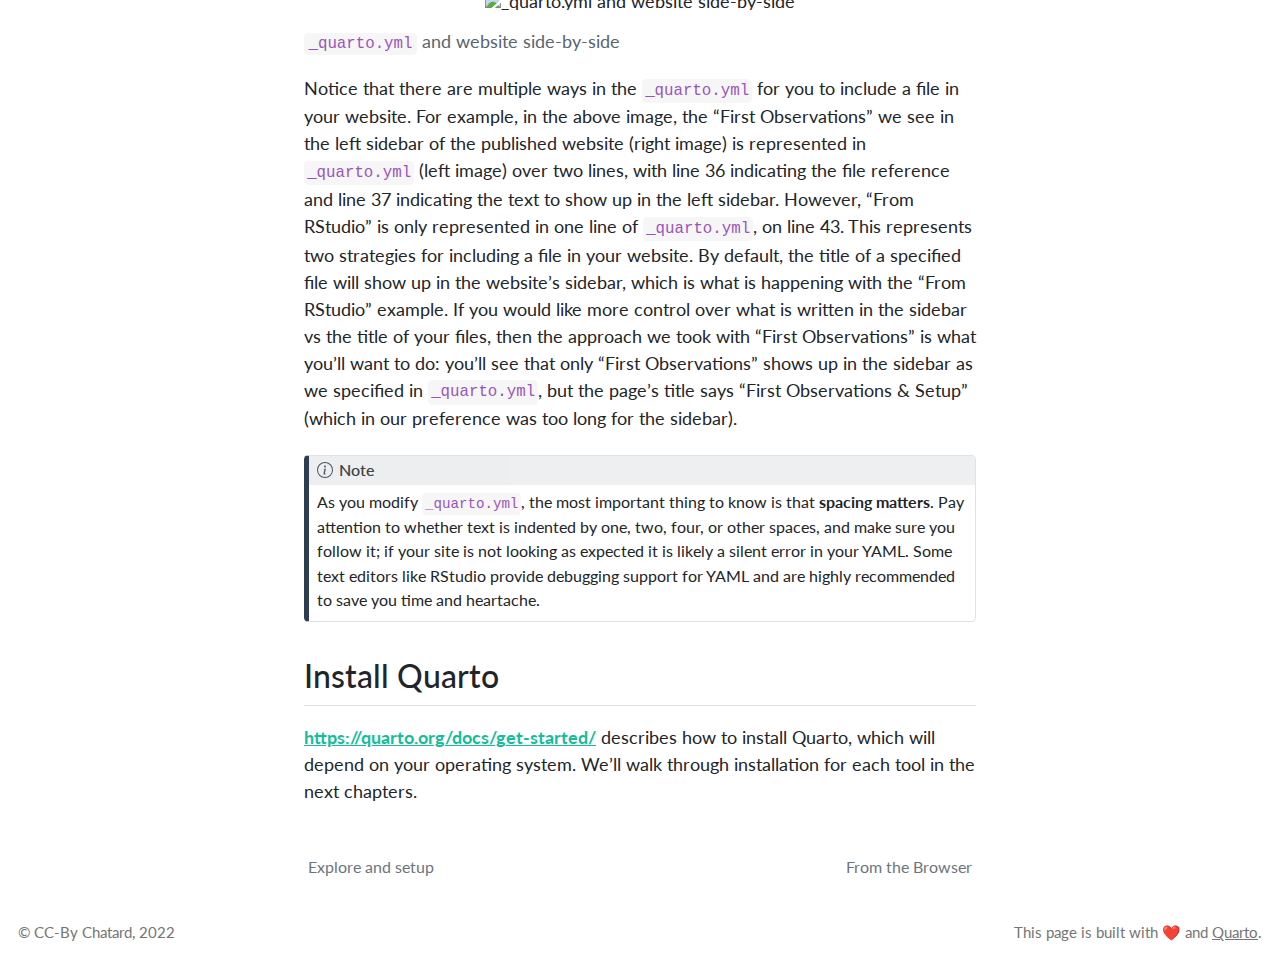
==== commit 24bf19cf: "Built site for gh-pages" ====
--- a/quarto-workflows/index.html
+++ b/quarto-workflows/index.html
@@ -128,7 +128,7 @@
 <style>
     .quarto-title-block .quarto-title-banner {
       color: #ffffff;
-background: #d7e6fc;
+background: #6c2b1b;
     }
     </style>
 
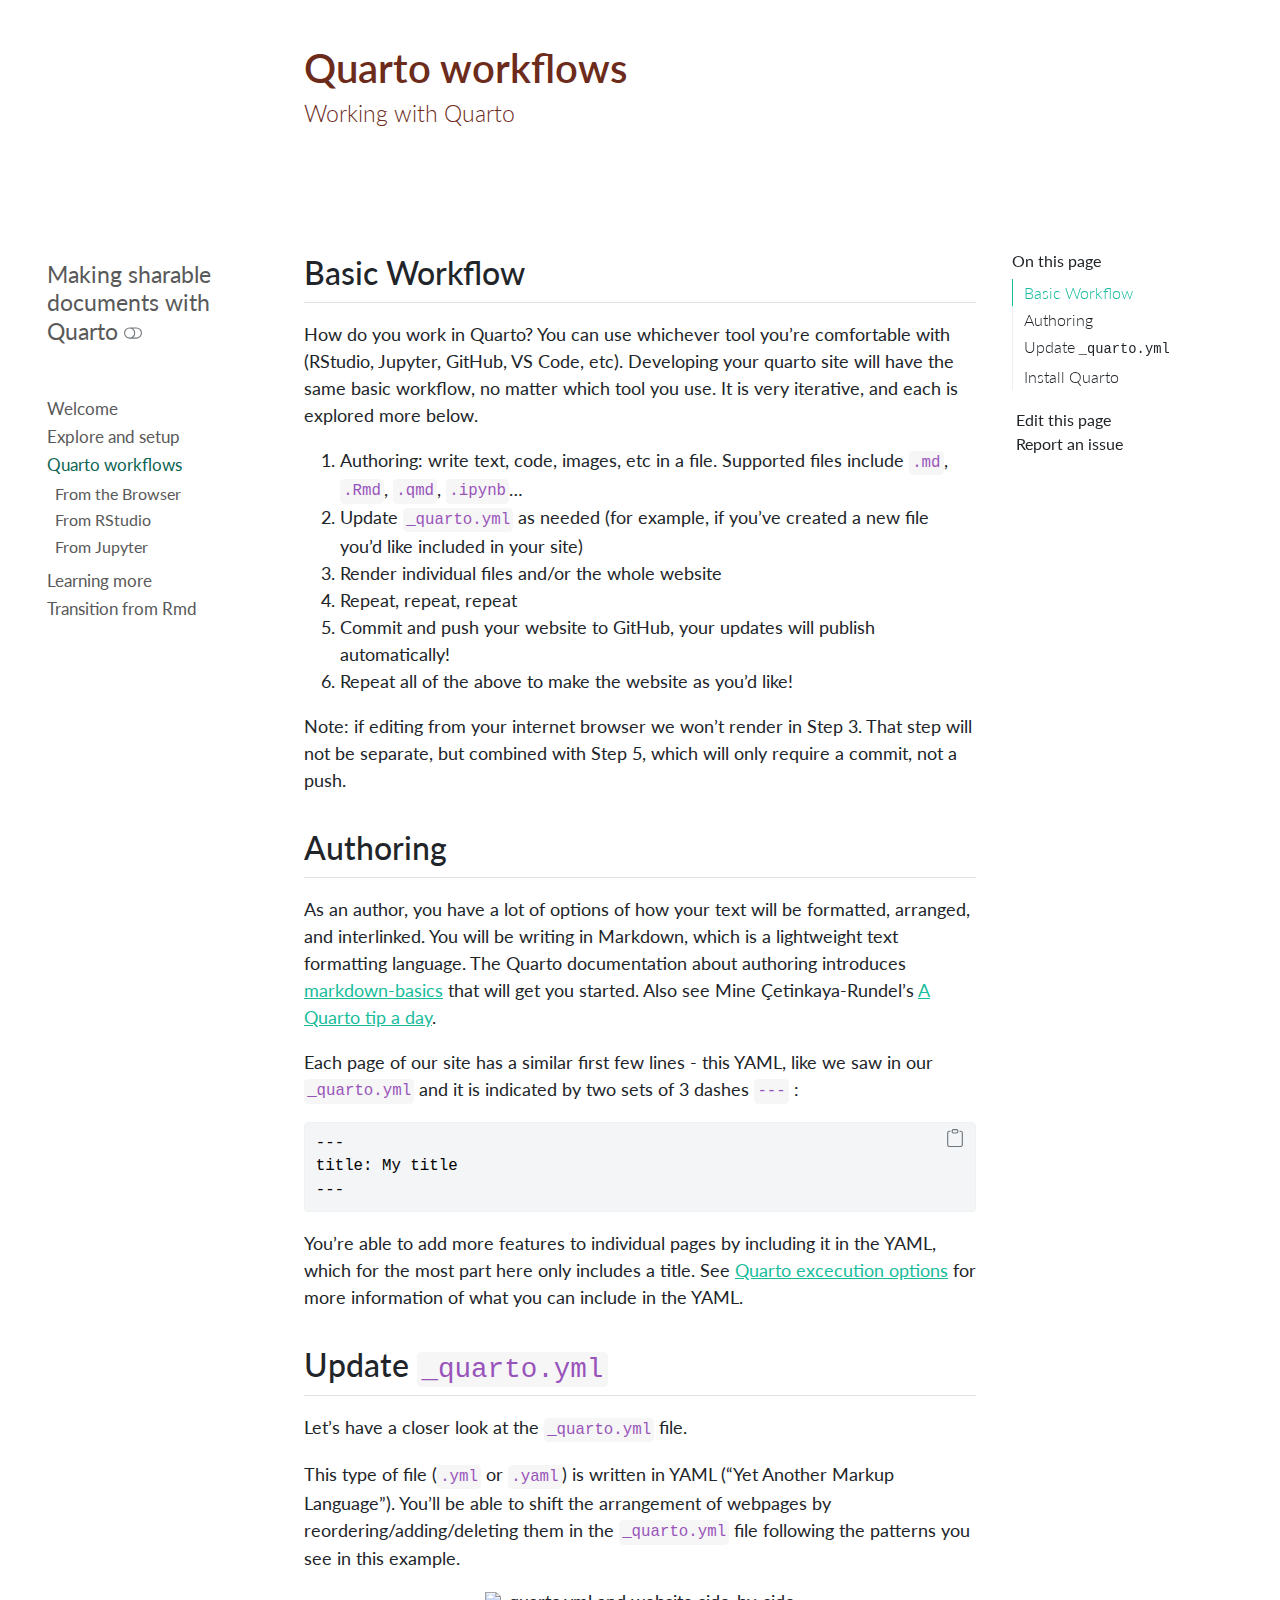
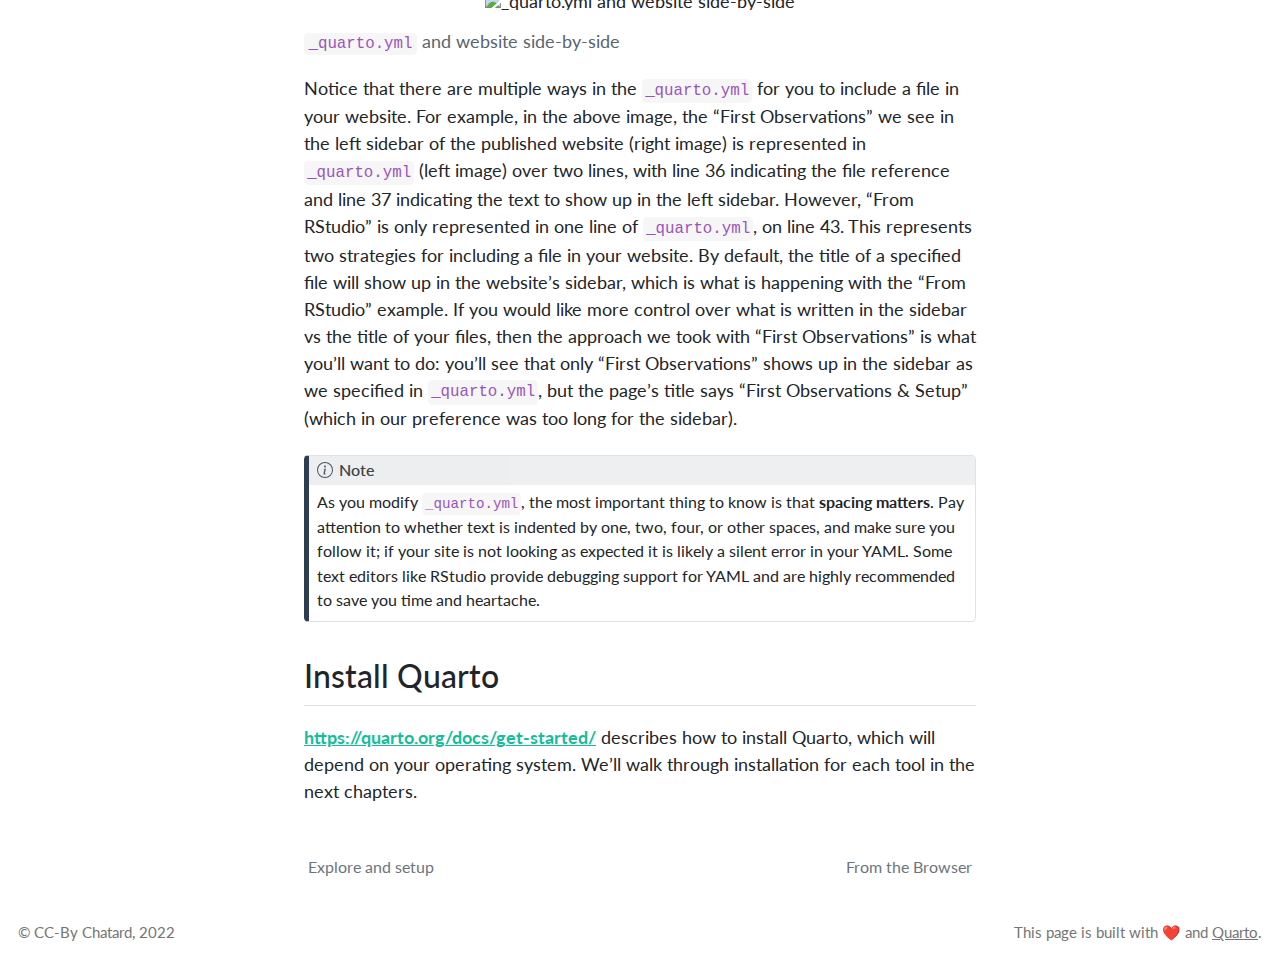
==== commit 7a5356f7: "Built site for gh-pages" ====
--- a/quarto-workflows/index.html
+++ b/quarto-workflows/index.html
@@ -127,8 +127,8 @@
 }</script>
 <style>
     .quarto-title-block .quarto-title-banner {
-      color: #ffffff;
-background: #6c2b1b;
+      color: #6c2b1b;
+background: #ffffff;
     }
     </style>
 
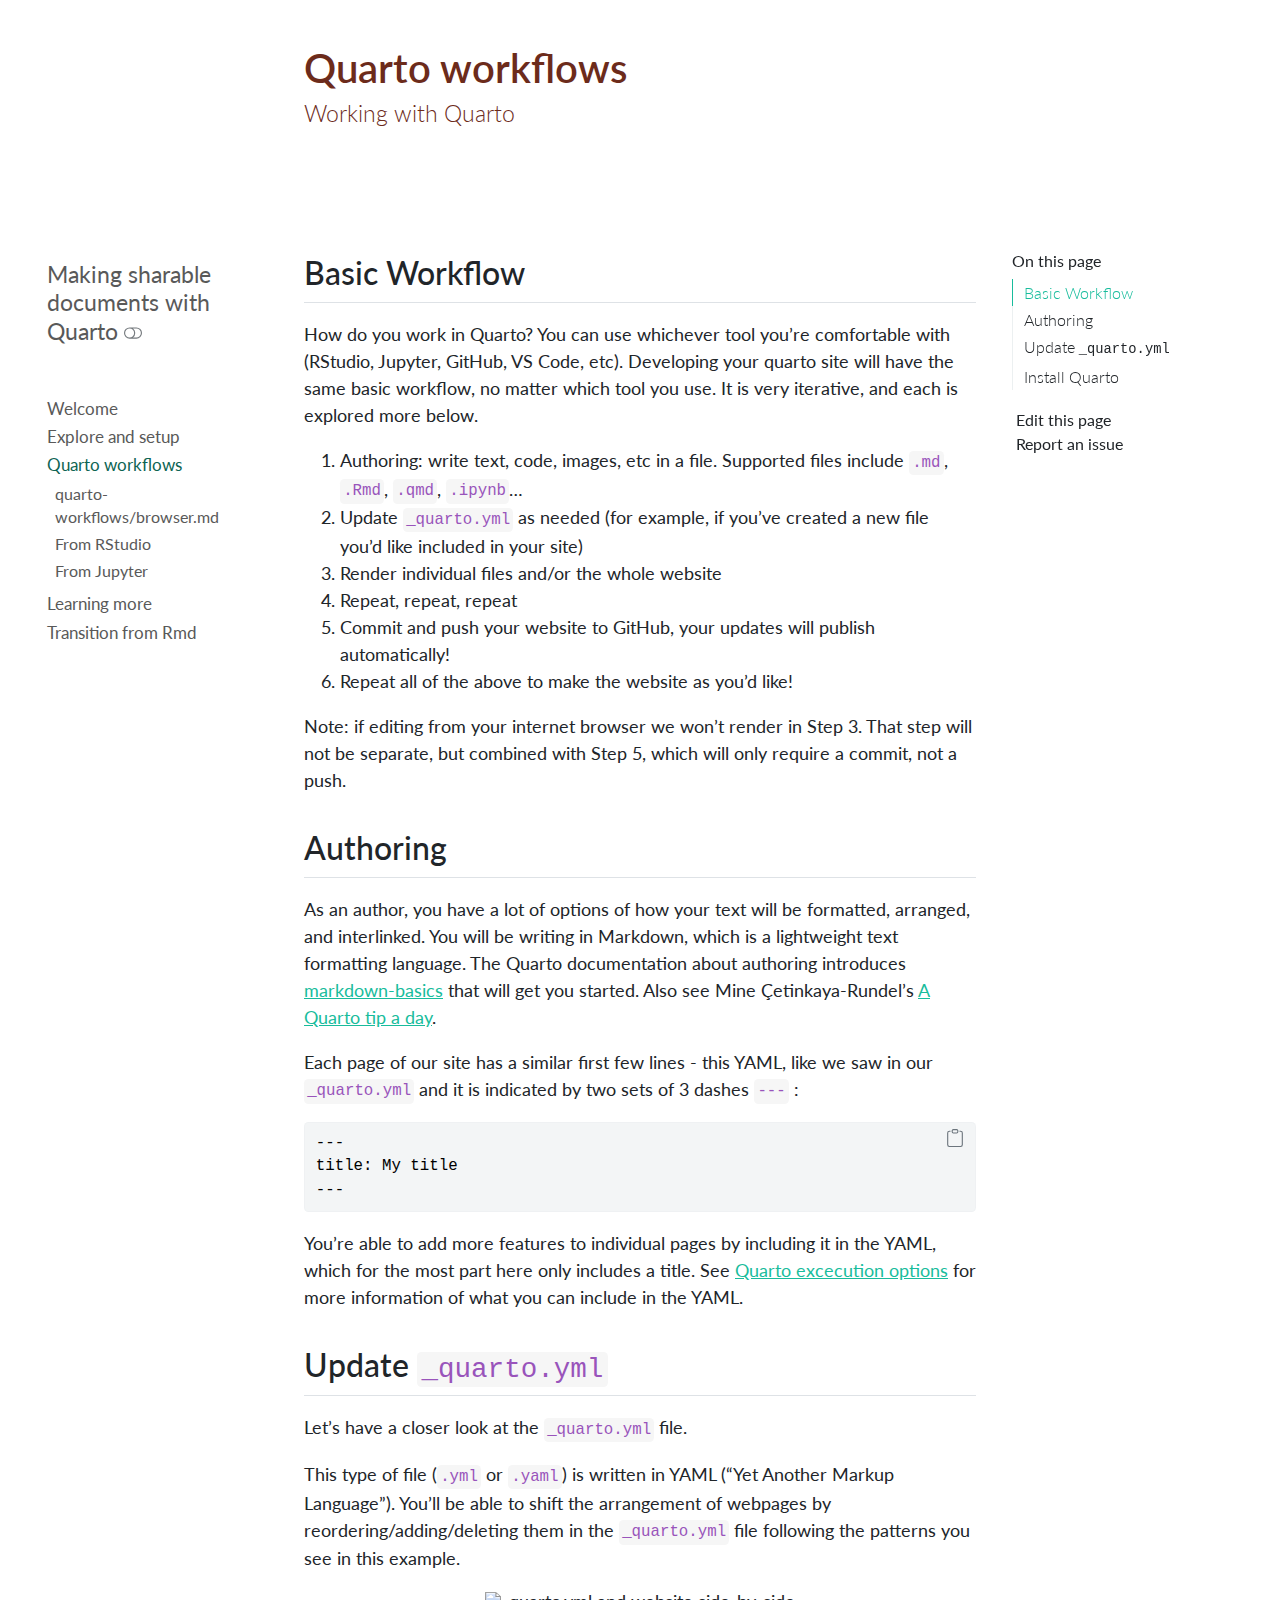
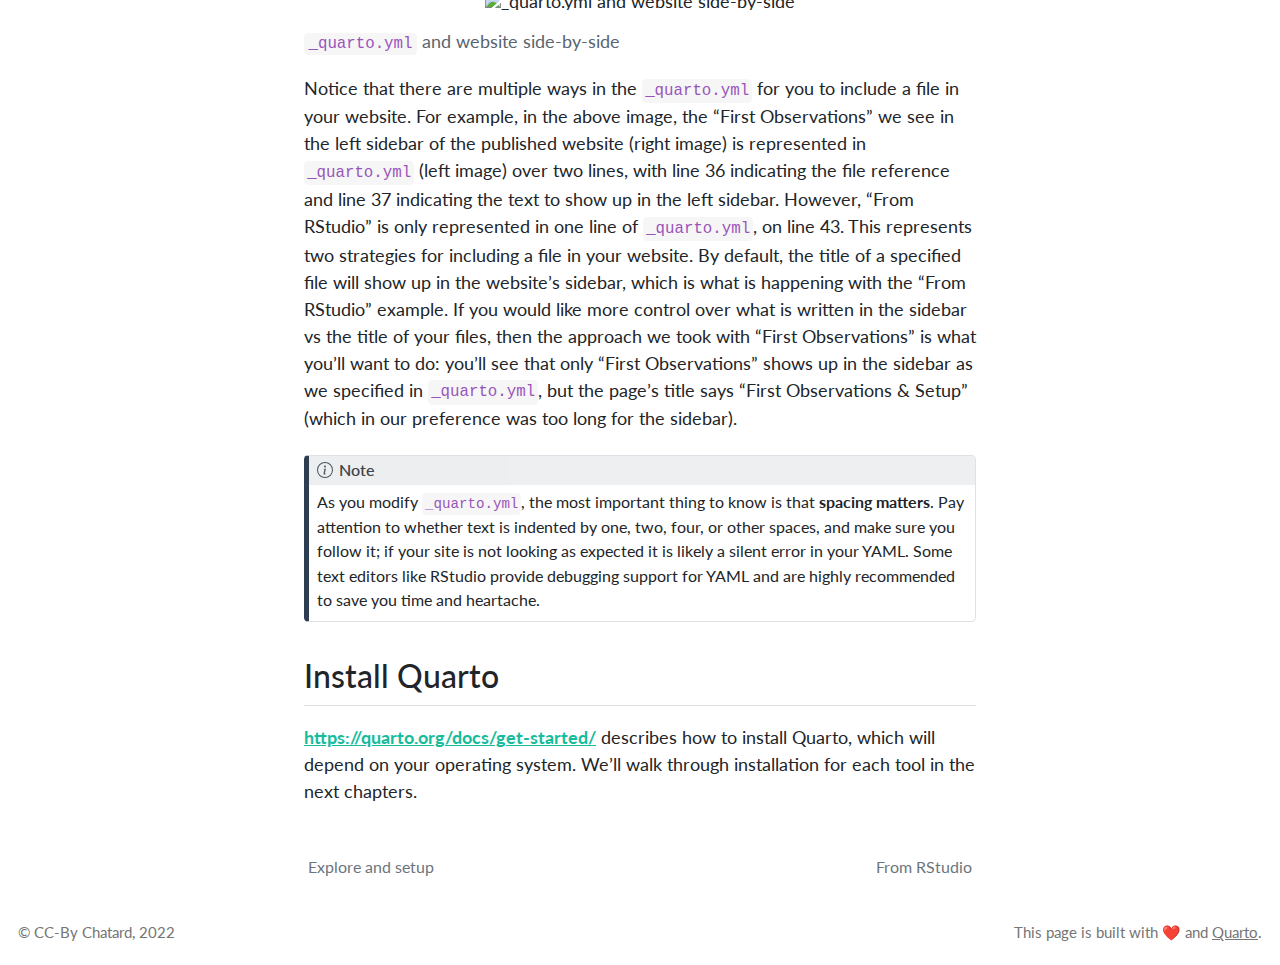
==== commit 7ddecf7f: "Built site for gh-pages" ====
--- a/quarto-workflows/index.html
+++ b/quarto-workflows/index.html
@@ -2,7 +2,7 @@
 <html xmlns="http://www.w3.org/1999/xhtml" lang="en" xml:lang="en"><head>
 
 <meta charset="utf-8">
-<meta name="generator" content="quarto-1.1.165">
+<meta name="generator" content="quarto-1.1.167">
 
 <meta name="viewport" content="width=device-width, initial-scale=1.0, user-scalable=yes">
 
@@ -93,7 +93,7 @@
 <script src="../site_libs/quarto-search/fuse.min.js"></script>
 <script src="../site_libs/quarto-search/quarto-search.js"></script>
 <meta name="quarto:offset" content="../">
-<link href="../quarto-workflows/browser.html" rel="next">
+<link href="../quarto-workflows/rstudio.html" rel="next">
 <link href="../explore.html" rel="prev">
 <script src="../site_libs/quarto-html/quarto.js"></script>
 <script src="../site_libs/quarto-html/popper.min.js"></script>
@@ -202,10 +202,8 @@
       </div>
       <ul id="quarto-sidebar-section-1" class="collapse list-unstyled sidebar-section depth1 show">  
           <li class="sidebar-item">
-  <div class="sidebar-item-container"> 
-  <a href="../quarto-workflows/browser.html" class="sidebar-item-text sidebar-link">From the Browser</a>
-  </div>
-</li>
+  quarto-workflows/browser.md
+  </li>
           <li class="sidebar-item">
   <div class="sidebar-item-container"> 
   <a href="../quarto-workflows/rstudio.html" class="sidebar-item-text sidebar-link">From RStudio</a>
@@ -537,8 +535,8 @@
       </a>          
   </div>
   <div class="nav-page nav-page-next">
-      <a href="../quarto-workflows/browser.html" class="pagination-link">
-        <span class="nav-page-text">From the Browser</span> <i class="bi bi-arrow-right-short"></i>
+      <a href="../quarto-workflows/rstudio.html" class="pagination-link">
+        <span class="nav-page-text">From RStudio</span> <i class="bi bi-arrow-right-short"></i>
       </a>
   </div>
 </nav>
